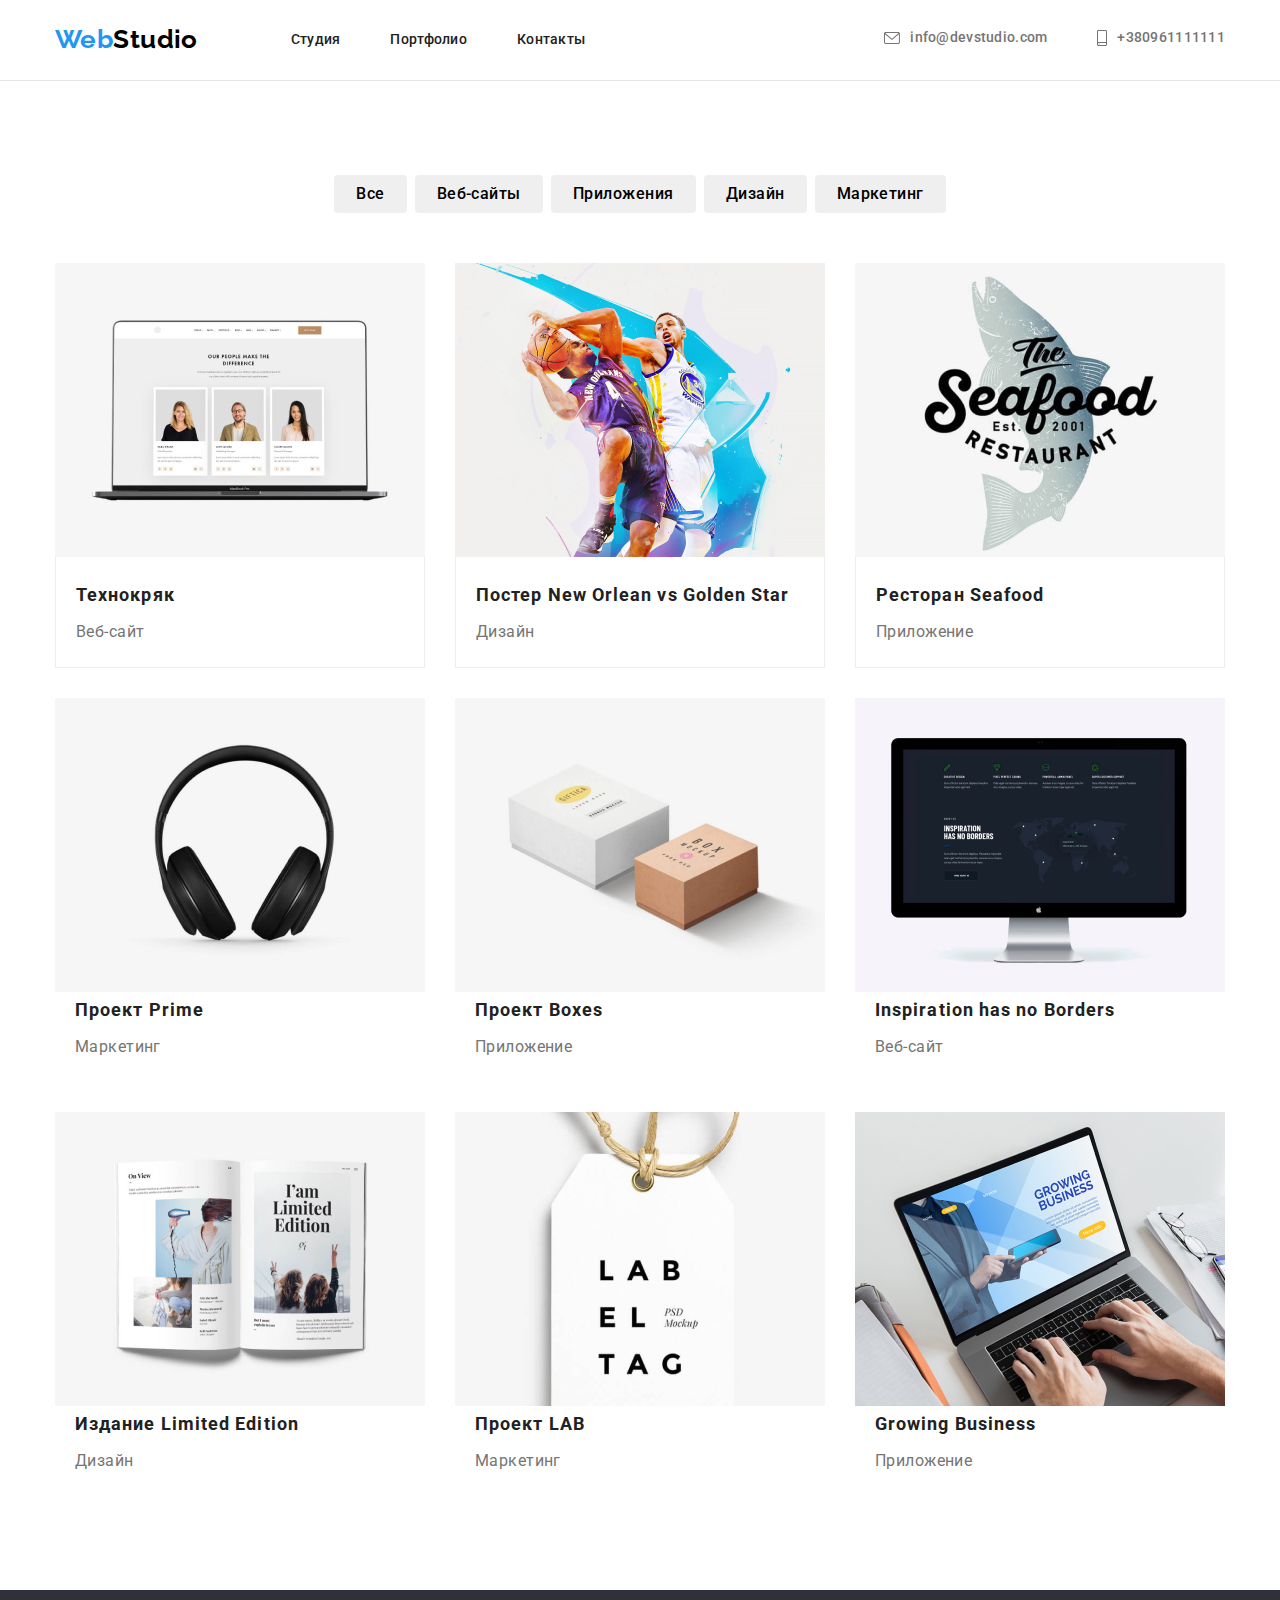
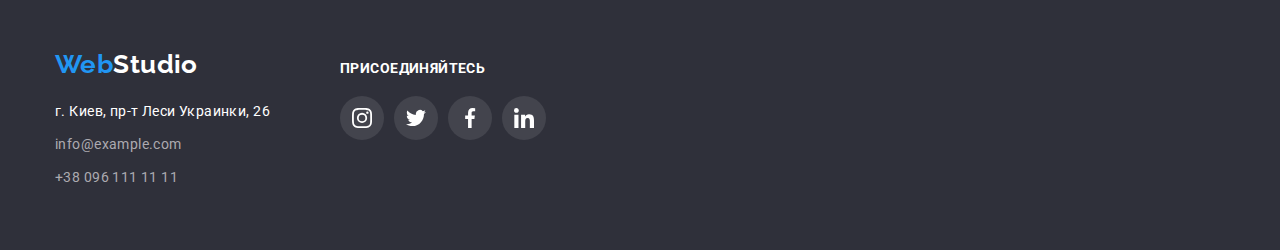
==== portfolio.html @ a672049d "21.12" ====
<!DOCTYPE html>
<html lang="en">
    <head>
        <meta charset="UTF-8">
        <meta http-equiv="X-UA-Compatible" content="IE=edge">
        <meta name="viewport" content="width=device-width, initial-scale=1.0">
        <link rel="preconnect" href="https://fonts.googleapis.com">
        <link rel="preconnect" href="https://fonts.gstatic.com" crossorigin>
        <link href="https://fonts.googleapis.com/css2?family=Raleway:wght@700&family=Roboto:wght@400;500;700;900&display=swap" rel="stylesheet">
        <link rel="preconnect" href="https://fonts.gstatic.com" crossorigin>
        <link rel="stylesheet" href="./css/styles.css">
        <link rel="stylesheet" href="./css/modern-normalize.css">
        <title>Portfolio</title>
    </head>

    <body class="body">
        <!-- header-style-global -->
        <header class="header-line">
            <nav class="container header-nav">
                <!-- /* logo/header/footer */ -->
                <a href="./index.html" class="logo">Web<span class="logo-color">Studio</span></a>
                <!-- site-nav -->
                <ul class="site-nav">
                    <li class="item"><a class="link" href="./index.html">Студия</a></li>
                    <li class="item"><a class="link" href="./portfolio.html">Портфолио</a></li>
                    <li class="item"><a class="link" href="#">Контакты</a></li>
                </ul>
                <!-- site-contact -->
                <ul class="site-contact">
                    <li class="item">
                        <a class="link-contact" href="mailto:info@devstudio.com">
                            <svg class="link-svg-mail icon-contact">
                                <use href="./images/icons.svg#icon-envelope"></use>
                            </svg>
                            info@devstudio.com
                        </a>
                    </li>
                    <li class="item">
                        <a class="link-contact" href="tel:+380961111111">
                            <svg class="link-svg-tel icon-contact">
                                <use href="./images/icons.svg#icon-smartphone"></use>
                            </svg>
                            +380961111111
                        </a>
                    </li>
                </ul>
            </nav>
        </header>
        <!-- main portfolio -->
        <main>
            <!-- button section portfolio -->
            <section>
                <div class="container button-filter">
                    <h1 class="heading-none">button</h1>
                    <ul class="btn-list">
                        <li class="item"><button class="btn" type="button">Все</button></li>
                        <li class="item"><button class="btn" type="button">Веб-сайты</button></li>
                        <li class="item"><button class="btn" type="button">Приложения</button></li>
                        <li class="item"><button class="btn" type="button">Дизайн</button></li>
                        <li class="item"><button class="btn" type="button">Маркетинг</button></li>
                    </ul>
                </div>
            </section>
            <!-- section portfolio -->
            <section>
                <div class="container portfolio">
                    <ul class="portfolio-list">
                        <li class="item">
                            <a class="portfolio-link" href="#">
                                <div class="portfolio-thumb">
                                    <img src="./images/tehnocreackhw2.jpg" alt="технокряк" width="370" height="294">
                                    <p class="thumb-text">Технокряк это современная площадка распространения
                                        коронавируса. Компании используют эту платформу для цифрового
                                        шпионажа и атак на защищённые сервера конкурентов.
                                    </p>
                                </div>
                                <div class="item-border-portfilio">
                                    <h2 class="portfolio-title">Технокряк</h2>
                                    <p class="portfolio-text">Веб-сайт</p>
                                </div>
                            </a>
                        </li>
                        <li class="item">
                            <a class="portfolio-link" href="#">
                                <div class="portfolio-thumb">
                                    <img src="./images/OrleanGoldenStarhw2.jpg" alt="Постер New Orlean vs Golden Star" width="370">
                                        <p class="thumb-text">Lorem ipsum dolor sit amet consectetur adipisicing elit. 
                                            Doloremque, explicabo! Quo ipsum eaque natus distinctio perferendis deserunt 
                                            quibusdam sapiente. Ipsum, nihil quibusdam?
                                        </p>
                                </div>
                                <div class="item-border-portfilio">
                                    <h2 class="portfolio-title">Постер New Orlean vs Golden Star</h2>
                                    <p class="portfolio-text">Дизайн</p>
                                </div>
                            </a>
                        </li>
                        <li class="item">
                            <a class="portfolio-link" href="#">
                                <div class="portfolio-thumb">
                                    <img src="./images/seafood.jpg" alt="Ресторан Seafood" width="370">
                                        <p class="thumb-text">Lorem ipsum dolor sit amet consectetur adipisicing elit.
                                            Doloremque, explicabo! Quo ipsum eaque natus distinctio perferendis deserunt
                                            quibusdam sapiente. Ipsum, nihil quibusdam?
                                        </p>
                                </div>
                                <div class="item-border-portfilio">
                                    <h2 class="portfolio-title">Ресторан Seafood</h2>
                                    <p class="portfolio-text">Приложение</p>
                                </div>
                            </a>
                        </li>
                        <li class="item">
                            <a class="portfolio-link" href="#">
                                <div class="portfolio-thumb">
                                    <img src="./images/projectprimehw2.jpg" alt="Проект Prime" width="370">
                                        <p class="thumb-text">Lorem ipsum dolor sit amet consectetur adipisicing elit.
                                            Doloremque, explicabo! Quo ipsum eaque natus distinctio perferendis deserunt
                                            quibusdam sapiente. Ipsum, nihil quibusdam?
                                        </p>
                                </div>
                                <div>
                                    <h2 class="portfolio-title">Проект Prime</h2>
                                    <p class="portfolio-text">Маркетинг</p>
                                </div>
                            </a>
                        </li>
                        <li class="item">
                            <a class="portfolio-link" href="#">
                                <div class="portfolio-thumb">
                                    <img src="./images/projectboxeshw2.jpg" alt="Проект Boxes" width="370">
                                        <p class="thumb-text">Lorem ipsum dolor sit amet consectetur adipisicing elit.
                                            Doloremque, explicabo! Quo ipsum eaque natus distinctio perferendis deserunt
                                            quibusdam sapiente. Ipsum, nihil quibusdam?
                                        </p>
                                </div>
                                <div>
                                    <h2 class="portfolio-title">Проект Boxes</h2>
                                    <p class="portfolio-text">Приложение</p>
                                </div>
                            </a>
                        </li>
                        <li class="item">
                            <a class="portfolio-link" href="#">
                                <div class="portfolio-thumb">
                                    <img src="./images/Inspbordershw2.jpg" alt="Inspiration has no Borders" width="370">
                                        <p class="thumb-text">Lorem ipsum dolor sit amet consectetur adipisicing elit.
                                            Doloremque, explicabo! Quo ipsum eaque natus distinctio perferendis deserunt
                                            quibusdam sapiente. Ipsum, nihil quibusdam?
                                        </p>
                                </div>
                                <div>
                                    <h2 class="portfolio-title">Inspiration has no Borders</h2>
                                    <p class="portfolio-text">Веб-сайт</p>
                                </div>
                            </a>
                        </li>
                        <li class="item">
                            <a class="portfolio-link" href="#">
                                <div class="portfolio-thumb">
                                    <img src="./images/limeditionhw2.jpg" alt="Издание Limited Edition" width="370">
                                        <p class="thumb-text">Lorem ipsum dolor sit amet consectetur adipisicing elit.
                                            Doloremque, explicabo! Quo ipsum eaque natus distinctio perferendis deserunt
                                            quibusdam sapiente. Ipsum, nihil quibusdam?
                                        </p>
                                </div>
                                <div>
                                    <h2 class="portfolio-title">Издание Limited Edition</h2>
                                    <p class="portfolio-text">Дизайн</p>
                                </div>
                            </a>
                        </li>
                        <li class="item">
                            <a class="portfolio-link" href="#">
                                <div class="portfolio-thumb">
                                    <img src="./images/projectlabhw2.jpg" alt="Проект LAB" width="370">
                                        <p class="thumb-text">Lorem ipsum dolor sit amet consectetur adipisicing elit.
                                            Doloremque, explicabo! Quo ipsum eaque natus distinctio perferendis deserunt
                                            quibusdam sapiente. Ipsum, nihil quibusdam?
                                        </p>
                                </div>
                                <div>
                                    <h2 class="portfolio-title">Проект LAB</h2>
                                    <p class="portfolio-text">Маркетинг</p>
                                </div>
                            </a>
                        </li>
                        <li class="item">
                            <a class="portfolio-link" href="#">
                                <div class="portfolio-thumb">
                                    <img src="./images/GrowingBusinesshw2.jpg" alt="Growing Business" width="370">
                                        <p class="thumb-text">Lorem ipsum dolor sit amet consectetur adipisicing elit.
                                            Doloremque, explicabo! Quo ipsum eaque natus distinctio perferendis deserunt
                                            quibusdam sapiente. Ipsum, nihil quibusdam?
                                        </p>
                                </div>
                                <div>
                                    <h2 class="portfolio-title">Growing Business</h2>
                                    <p class="portfolio-text">Приложение</p>
                                </div>
                            </a>
                        </li>
                    </ul>
                </div>
            </section>
            <!-- footer -->
            <footer class="footer-bgcolor">
                <div class="container footer-block">
                    <div class="main-footer">
                        <a href="/" class="logo logo-footer">Web<span class="logo-color-footer">Studio</span></a>
                        <address class="address-footer">
                            <ul class="footer-list">
                                <li class="item">
                                    <a class="address-link"
                                        href="https://www.google.com/maps/place/%D0%B1%D1%83%D0%BB%D1%8C%D0%B2%D0%B0%D1%80+%D0%9B%D0%B5%D1%81%D1%96+%D0%A3%D0%BA%D1%80%D0%B0%D1%97%D0%BD%D0%BA%D0%B8,+26,+%D0%9A%D0%B8%D1%97%D0%B2,+02000/@50.4265807,30.5361971,17z/data=!3m1!4b1!4m5!3m4!1s0x40d4cf0e033ecbe9:0x57a4dffefec77da0!8m2!3d50.4265807!4d30.5383858">г.
                                        Киев, пр-т Леси Украинки, 26
                                    </a>
                                </li>
                                <li class="item">
                                    <a class="address-contact" href="mailto:info@example.com">info@example.com</a>
                                </li>
                                <li class="item">
                                    <a class="address-contact" href="tel:+380961111111">+38 096 111 11 11</a>
                                </li>
                            </ul>
                        </address>
                    </div>
                    <div class="footer-nav-global">
                        <h2 class="footer-title">присоединяйтесь</h2>
                        <ul class="footer-nav-list">
                            <li class="footer-link">
                                <a href="./" class="footer-icon-link">
                                    <svg class="footer-item-svg">
                                        <use href="./images/icons.svg#icon-instagram "></use>
                                    </svg>
                                </a>
                            </li>
                            <li class="footer-link">
                                <a href="./" class="footer-icon-link">
                                    <svg class="footer-item-svg">
                                        <use href="./images/icons.svg#icon-twitter"></use>
                                    </svg>
                                </a>
                            </li>
                            <li class="footer-link">
                                <a href="./" class="footer-icon-link">
                                    <svg class="footer-item-svg">
                                        <use href="./images/icons.svg#icon-facebook"></use>
                                    </svg>
                                </a>
                            </li>
                            <li class="footer-link">
                                <a href="./" class="footer-icon-link">
                                    <svg class="footer-item-svg">
                                        <use href="./images/icons.svg#icon-linkedin"></use>
                                    </svg>
                                </a>
                            </li>
                        </ul>
                    </div>
                </div>
            </footer>
        </main>
    </body>
</html>
---- css/styles.css ----
/* body */
:root {
  --color-text: #212121;
  --background-color-page: #ffffff;
  --color-white: #ffffff;
  --color-silver: #757575;
  --color-blu-: #2196f3;
  --color-F5F4FA-: #f5f4fa;
  --color-border: #afb1b8;
  --color-customers: #afb1b8;
  --color-bg-thumb: #37a0f4;
  --time-delay: cubic-bezier(0.4, 0, 0.2, 1);
}
.body {
  font-family: "Roboto", sans-serif;
  font-size: 14px;
  letter-spacing: 0.03em;
  color: var(--color-text);
  background-color: var(--background-color-page);
  font-style: normal;
}
ul {
  list-style: none;
}
h1,
h2,
h3,
h4,
h5,
h6,
p,
ul {
  margin: 0px;
  padding: 0px;
}

img {
  display: block;
  max-width: 100%;
  height: auto;
}
.container {
  width: 1200px;
  padding-left: 15px;
  padding-right: 15px;
  margin: 0 auto;
  /* outline: 1px solid tomato; */
}
/* header-style-global */
.header-line {
  border-bottom: 1px solid #e5e5e5;
}
.header-nav {
  display: flex;
  align-items: center;
  /* border-bottom: 1px solid #e5e5e5; */
}
.logo {
  font-family: "Raleway", sans-serif;
  font-weight: bold;
  font-size: 26px;
  color: var(--color-blu-);
  text-decoration: none;
}
.logo-color {
  color: #000000;
}
/* site-nav */
.site-nav {
  display: flex;
  margin-left: 93px;

  color: var(--color-text);
  font-weight: 500;
  font-size: 14px;
  line-height: 1.14;
  letter-spacing: 0.02em;
  text-decoration: none;
}
.site-nav .item + .item {
  margin-left: 50px;
}
.link {
  display: block;
  padding-top: 32px;
  padding-bottom: 32px;

  position: relative;

  color: var(--color-text);
  text-decoration: none;
}
.link::after {
  content: "";

  position: absolute;

  display: block;
  width: 100%;
  height: 5px;
  background-color: var(--color-blu-);
  border-radius: 2px;
  bottom: -1px;

  opacity: 0;
  transition: opacity 250ms;
}
.link:hover::after {
  opacity: 1;
}
.link:hover,
.link:focus {
  color: var(--color-blu-);
  transition: 250ms var(--time-delay);
}
/* site-contact */
.site-contact .item + .item {
  margin-left: 50px;
}
.site-contact {
  display: flex;
  margin-left: auto;

  font-weight: 500;
  font-size: 14px;
  line-height: 1.14;
  letter-spacing: 0.02em;
}
.link-contact {
  color: var(--color-silver);
  text-decoration: none;
  display: inline-flex;
  align-items: center;
}

.link-svg-mail {
  width: 16px;
  height: 12px;
  margin-right: 10px;
  align-items: center;
  fill: var(--color-silver);
}

.link-svg-tel {
  width: 10px;
  height: 16px;
  margin-right: 10px;
  fill: var(--color-silver);
}
.link-contact:hover .link-svg-mail,
.link-contact:focus .link-svg-mail {
  fill: var(--color-blu-);
  transition: 250ms var(--time-delay);
}
.link-contact:hover .link-svg-tel,
.link-contact:focus .link-svg-tel {
  fill: var(--color-blu-);
  transition: 250ms var(--time-delay);
}
.link-contact:hover,
.link-contact:hover {
  color: var(--color-blu-);
  transition: 250ms var(--time-delay);
}
/* =======studio======= */
/* main-studio */
/* hero-studio */
.hero-studio {
  text-align: center;
  background-color: #2f303a;
  /* border: 1px solid tomato; */
}
.hero-bgimage {
  max-width: 1600px;
  background-image: linear-gradient(
      to right,
      rgba(47, 48, 58, 0.4),
      rgba(47, 48, 58, 0.4)
    ),
    url(../images/Hero1compress.jpg);
  background-position: center;
  background-size: cover;
  margin-left: auto;
  margin-right: auto;
}
.nav-studio {
  padding-top: 200px;
  padding-bottom: 196px;
}
.caption-studio {
  margin-bottom: 30px;

  font-weight: 900;
  font-size: 44px;
  line-height: 1.363;
  letter-spacing: 0.06em;
  text-transform: uppercase;
  color: var(--color-white);
}
.btn-studio {
  min-width: 200px;
  padding: 10px 32px;
  display: inline-block;
  border-radius: 4px;
  border-color: transparent;

  background-color: var(--color-blu-);
  color: var(--color-white);

  font-size: 16px;
  line-height: 1.875;
  align-items: center;
  text-align: center;
  letter-spacing: 0.06em;
  cursor: pointer;
}
.nav-features-studio {
  padding-top: 94px;
  padding-bottom: 94px;
}
.heading-none {
  display: none;
}
/* features-list */
.features-list {
  display: flex;
  justify-content: space-between;
}
.features-list .features-item {
  width: 270px;
  margin-right: 30px;
}
.features-list .features-item:last-child {
  margin-right: 0px;
}
.features-box {
  display: flex;
  width: 270px;
  height: 120px;
  justify-content: center;
  align-items: center;
  border-radius: 4px;
  margin-bottom: 30px;
  background-color: var(--color-F5F4FA-);
}
.features-box .icon {
  fill: var(--color-F5F4FA-);
}
/* features-item */
.studio-title {
  margin-bottom: 10px;

  font-size: 14px;
  line-height: 1.875;
  letter-spacing: 0.03em;
  text-transform: uppercase;
  color: var(--color-text);
}
.studio-text {
  font-size: 14px;
  line-height: 1.714;
  letter-spacing: 0.03em;
  color: var(--color-silver);
}
/* photo-studio */
.nav-photo {
  padding-bottom: 94px;
}
.photo-title {
  margin-bottom: 50px;

  font-size: 36px;
  line-height: 1.16;
  text-align: center;
  letter-spacing: 0.03em;
  color: var(--color-text);
}
.photo-list {
  display: flex;
}
.photo-list .item + .item {
  margin-left: 30px;
}
.photo-block {
  position: relative;
}
.bottom-block {
  display: flex;
  position: absolute;
  align-items: center;
  justify-content: center;

  width: 370px;
  height: 70px;

  left: 0;
  bottom: 0;

  background: rgba(47, 48, 58, 0.8);
}
.block-text {
  font-weight: bold;
  font-size: 14px;
  line-height: 16px;
  letter-spacing: 0.03em;
  text-transform: uppercase;

  color: var(--color-white);
}

/* studio-team */
.studio-team {
  display: flex;
  background-color: #f5f4fa;
}
.studio-team .item {
  width: 270px;
  height: 428px;
  margin-right: 30px;
  margin-bottom: 94px;

  box-shadow: 0px 1px 3px rgba(0, 0, 0, 0.12), 0px 1px 1px rgba(0, 0, 0, 0.14),
    0px 2px 1px rgba(0, 0, 0, 0.2);
  border-radius: 0px 0px 4px 4px;
  background-color: var(--color-white);
}
.studio-team .item:last-child {
  margin-right: 0px;
}
.studio-team-title {
  margin-top: 94px;
  margin-bottom: 50px;

  font-size: 36px;
  line-height: 1.16;
  text-align: center;
  letter-spacing: 0.03em;
  color: var(--color-text);
}
.studio-team-worker {
  margin-top: 30px;

  font-weight: 500;
  font-size: 16px;
  line-height: 1.187;
  text-align: center;
  letter-spacing: 0.03em;
  color: var(--color-text);
}
.studio-team-text {
  margin-top: 10px;
  margin-bottom: 30px;

  font-size: 16px;
  line-height: 1.187;
  text-align: center;
  letter-spacing: 0.03em;
  color: var(--color-silver);
}
.social-list {
  display: flex;
  align-items: center;
  justify-content: center;
  margin-bottom: 30px;
}
.studio-team-link {
  align-items: center;
  justify-content: center;
}
.studio-team-item-svg {
  width: 20px;
  height: 20px;
  fill: #afb1b8;
}
.studio-team-link {
  display: inline-flex;
  margin-right: 10px;
  width: 44px;
  height: 44px;
  border-radius: 50%;
}
.social-link :hover,
.social-link :focus {
  background-color: var(--color-blu-);
  transition: 250ms var(--time-delay);
}
.social-link :hover .studio-team-item-svg,
.social-link :focus .studio-team-item-svg {
  fill: #ffffff;
  transition: 250ms var(--time-delay);
}
/* studio custumers  */
.customers {
  text-align: center;
}
.customers-section {
  margin-bottom: 94px;
}
.customers-title {
  margin-top: 108px;
  margin-bottom: 50px;

  font-weight: bold;
  font-size: 36px;
  line-height: 1.16;
  letter-spacing: 0.03em;
}
.customers-list {
  display: flex;
  align-items: center;
  justify-content: space-between;
  height: 92px;
}

.customers-item {
  display: flex;
  width: 170px;
  height: 92px;
  align-items: center;
  justify-content: center;
  margin-right: 30px;

  border: 1px solid var(--color-border);
  border-radius: 4px;
}
.customers-item :last-child {
  margin-right: 0px;
}
.customers-item-svg {
  width: 85px;
  height: 41px;
  fill: var(--color-customers);
}
.customers-item:hover,
.customers-item:focus {
  border-color: var(--color-blu-);
  transition: 250ms var(--time-delay);
}
.customers-item-svg:hover,
.customers-item-svg:focus {
  fill: var(--color-blu-);
  transition: 250ms var(--time-delay);
}
.link-customers {
  padding: 23px 41.25px;
}
/* footer-style-global */
.footer-bgcolor {
  background-color: #2f303a;
}
.logo-footer {
  display: inline-block;
  margin-top: 60px;
  margin-bottom: 20px;
}
.footer-list {
  display: inline-block;
  margin-bottom: 60px;
}
.footer-list .item {
  margin-bottom: 9px;
}
.footer-list .item:last-child {
  margin-bottom: 0px;
}
.logo-color-footer {
  color: var(--color-white);
}
.address-link {
  display: inline-block;

  font-size: 14px;
  line-height: 1.714;
  color: var(--color-white);
  font-style: normal;
  text-decoration: none;
}
.address-contact {
  display: inline-block;

  letter-spacing: 0.03em;
  font-size: 14px;
  line-height: 1.714;
  text-decoration: none;
  font-style: normal;
  color: #acaab0;
}
.footer-block {
  display: flex;
  align-items: baseline;
}
.footer-nav-global {
  margin-left: 70px;
  /* margin-top: 72px; */
  /* outline: 1px solid tomato; */
}

.footer-title {
  color: var(--color-white);

  font-size: 14px;
  line-height: 16px;
  letter-spacing: 0.03em;
  text-transform: uppercase;
}
.footer-nav-list {
  display: flex;
  margin-top: 20px;
}
.footer-icon-link {
  align-items: center;
  justify-content: center;
  background-color: #43444d;
}
.footer-item-svg {
  width: 20px;
  height: 20px;
  fill: var(--color-white);
}
.footer-icon-link {
  display: inline-flex;
  margin-right: 10px;
  width: 44px;
  height: 44px;
  border-radius: 50%;
}
.footer-link :hover,
.footer-link :focus {
  background-color: var(--color-blu-);
  transition: 250ms var(--time-delay);
}
.footer-link :hover .footer-item-svg,
.footer-link :focus .footer-item-svg {
  fill: #ffffff;
  transition: 250ms var(--time-delay);
}
/* =======portfolio======= */
/* main-portfolio */
/* button-section-portfolio */
.button-filter {
  text-align: center;
  padding-top: 94px;
  margin-bottom: 50px;
}
.btn-list {
  display: inline-flex;
}
.btn-list .item + .item {
  margin-left: 8px;
}
.btn-list .btn {
  display: inline-block;
  border: transparent;
  /* border: 1px solid transparent; */
  border-radius: 4px;
  padding: 6px 22px;

  font-weight: 500;
  font-size: 16px;
  line-height: 1.625;
  letter-spacing: 0.03em;
  cursor: pointer;
}
.btn:hover {
  background-color: #2196f3;
  color: var(--color-white);
  box-shadow: 0px 3px 1px rgba(0, 0, 0, 0.1), 0px 1px 2px rgba(0, 0, 0, 0.08),
    0px 2px 2px rgba(0, 0, 0, 0.12);
  transition: 250ms var(--time-delay);
}
/* section portfolio */
.portfolio {
  /* text-align: center; */

  padding-bottom: 94px;
}
.portfolio .portfolio-list {
  display: flex;
  flex-wrap: wrap;
}
.item-border-portfilio {
  padding-top: 20px;
  border-bottom: 1px solid #eeeeee;
  border-left: 1px solid #eeeeee;
  border-right: 1px solid #eeeeee;
}
.portfolio-list .item {
  margin-right: 30px;
  margin-bottom: 30px;

  /* border: 1px solid #eeeeee; */
}

.portfolio-list .item:hover,
.portfolio-list .item:focus {
  box-shadow: 0px 1px 1px rgba(0, 0, 0, 0.12), 0px 4px 4px rgba(0, 0, 0, 0.06),
    1px 4px 6px rgba(0, 0, 0, 0.16);
  transition: 250ms var(--time-delay);
}
.portfolio-list .item:nth-child(3n) {
  margin-right: 0px;
}
.portfolio-list .item:nth-last-child(-n + 3) {
  margin-bottom: 0px;
}
.portfolio .portfolio-link {
  text-decoration: none;
}
.portfolio-thumb {
  position: relative;
}

.thumb-text {
  /* display: block; */
  position: absolute;
  width: 100%;
  height: 100%;
  top: 0;
  left: 0;
  transform: translateY(100%);
  opacity: 0;
  padding: 63px 24px;
  font-size: 18px;
  line-height: 1.55;
  letter-spacing: 0.03em;
  content: "";
}
.portfolio-thumb:hover .thumb-text {
  /* display: block; */
  position: absolute;
  width: 100%;
  height: 100%;
  top: 0;
  left: 0;
  opacity: 1;
  transform: translateY(0);
  transition: 250ms var(--time-delay);
  padding: 63px 24px;
  font-size: 18px;
  line-height: 1.55;
  letter-spacing: 0.03em;
  color: var(--color-white);
  background-color: rgba(33, 150, 243, 0.9);
  content: "";
}
.portfolio .portfolio-title {
  /* margin-top: 20px; */
  margin-left: 20px;

  font-weight: 700;
  font-size: 18px;
  line-height: 2;
  letter-spacing: 0.06em;
  color: var(--color-text);
}
.portfolio .portfolio-text {
  margin-top: 4px;
  margin-bottom: 20px;
  margin-left: 20px;
  font-size: 16px;
  line-height: 1.875;
  color: var(--color-silver);
}
/* modal-waindows*/
.backdrop {
  position: fixed;
  top: 0;
  left: 0;
  width: 100%;
  height: 100%;
  background: rgba(0, 0, 0, 0.2);

  opacity: 1;
  transition: opacity 250ms var(--time-delay);
}
.backdrop.is-hidden {
  opacity: 0;
  pointer-events: none;
}
.backdrop.is-hidden .modal {
  transform: translate(-50%, -50%) scale(1.1);
}
.modal {
  position: absolute;
  left: 50%;
  top: 50%;

  width: 528px;
  height: 581px;

  background-color: var(--background-color-page);

  transform: translate(-50%, -50%) scale(1);

  transition: transform 250ms var(--time-delay);
}
.modal-btn {
  display: flex;

  width: 30px;
  height: 30px;
  align-items: center;
  margin-top: 8px;
  margin-right: 8px;
  margin-left: auto;

  background: #ffffff;
  border: 1px solid rgba(0, 0, 0, 0.1);
  border-radius: 50%;
}
.modal-btn-svg {
  width: 18px;
  height: 18px;
}

.modal-btn:hover,
.modal-btn:focus {
  display: flex;

  width: 30px;
  height: 30px;
  align-items: center;
  margin-top: 8px;
  margin-right: 8px;
  margin-left: auto;

  background: #ffffff;
  border: 1px solid rgba(0, 0, 0, 0.1);
  border-radius: 50%;

  filter: drop-shadow(0px 4px 4px rgba(0, 0, 0, 0.25));
  transition: 250ms var(--time-delay);
  fill: var(--color-blu-);
}
/* class="form" */
.form {
  outline: solid 1px tomato;

  width: 448px;
  margin-left: auto;
  margin-right: auto;
  /* padding-top: 12px; */
  /* padding-bottom: 20px; */
}

.form-field {
  outline: 1px solid teal;
  display: flex;
  flex-direction: column;
  margin-bottom: 10px;
}
.form-field input {
  margin: 0;
  padding: 6px 10px;
}
/* .form-lable-title {
  margin-right: auto;
} */

.modal-form-btn {
  min-width: 200px;
  padding: 10px 32px;
  display: inline-block;
  border-radius: 4px;
  border-color: transparent;

  background-color: var(--color-blu-);
  color: var(--color-white);
  box-shadow: 0px 4px 4px rgba(0, 0, 0, 0.15);

  font-size: 16px;
  line-height: 1.875;
  align-items: center;
  text-align: center;
  letter-spacing: 0.06em;
  cursor: pointer;
}
.modal-form-btn:hover,
.modal-form-btn:focus {
  min-width: 200px;
  padding: 10px 32px;
  display: inline-block;
  border-radius: 4px;
  border-color: transparent;

  background-color: #188ce8;
  color: var(--color-white);
  transition: 250ms var(--time-delay);
  box-shadow: 0px 4px 4px rgba(0, 0, 0, 0.15);

  font-size: 16px;
  line-height: 1.875;
  align-items: center;
  text-align: center;
  letter-spacing: 0.06em;
  cursor: pointer;
}
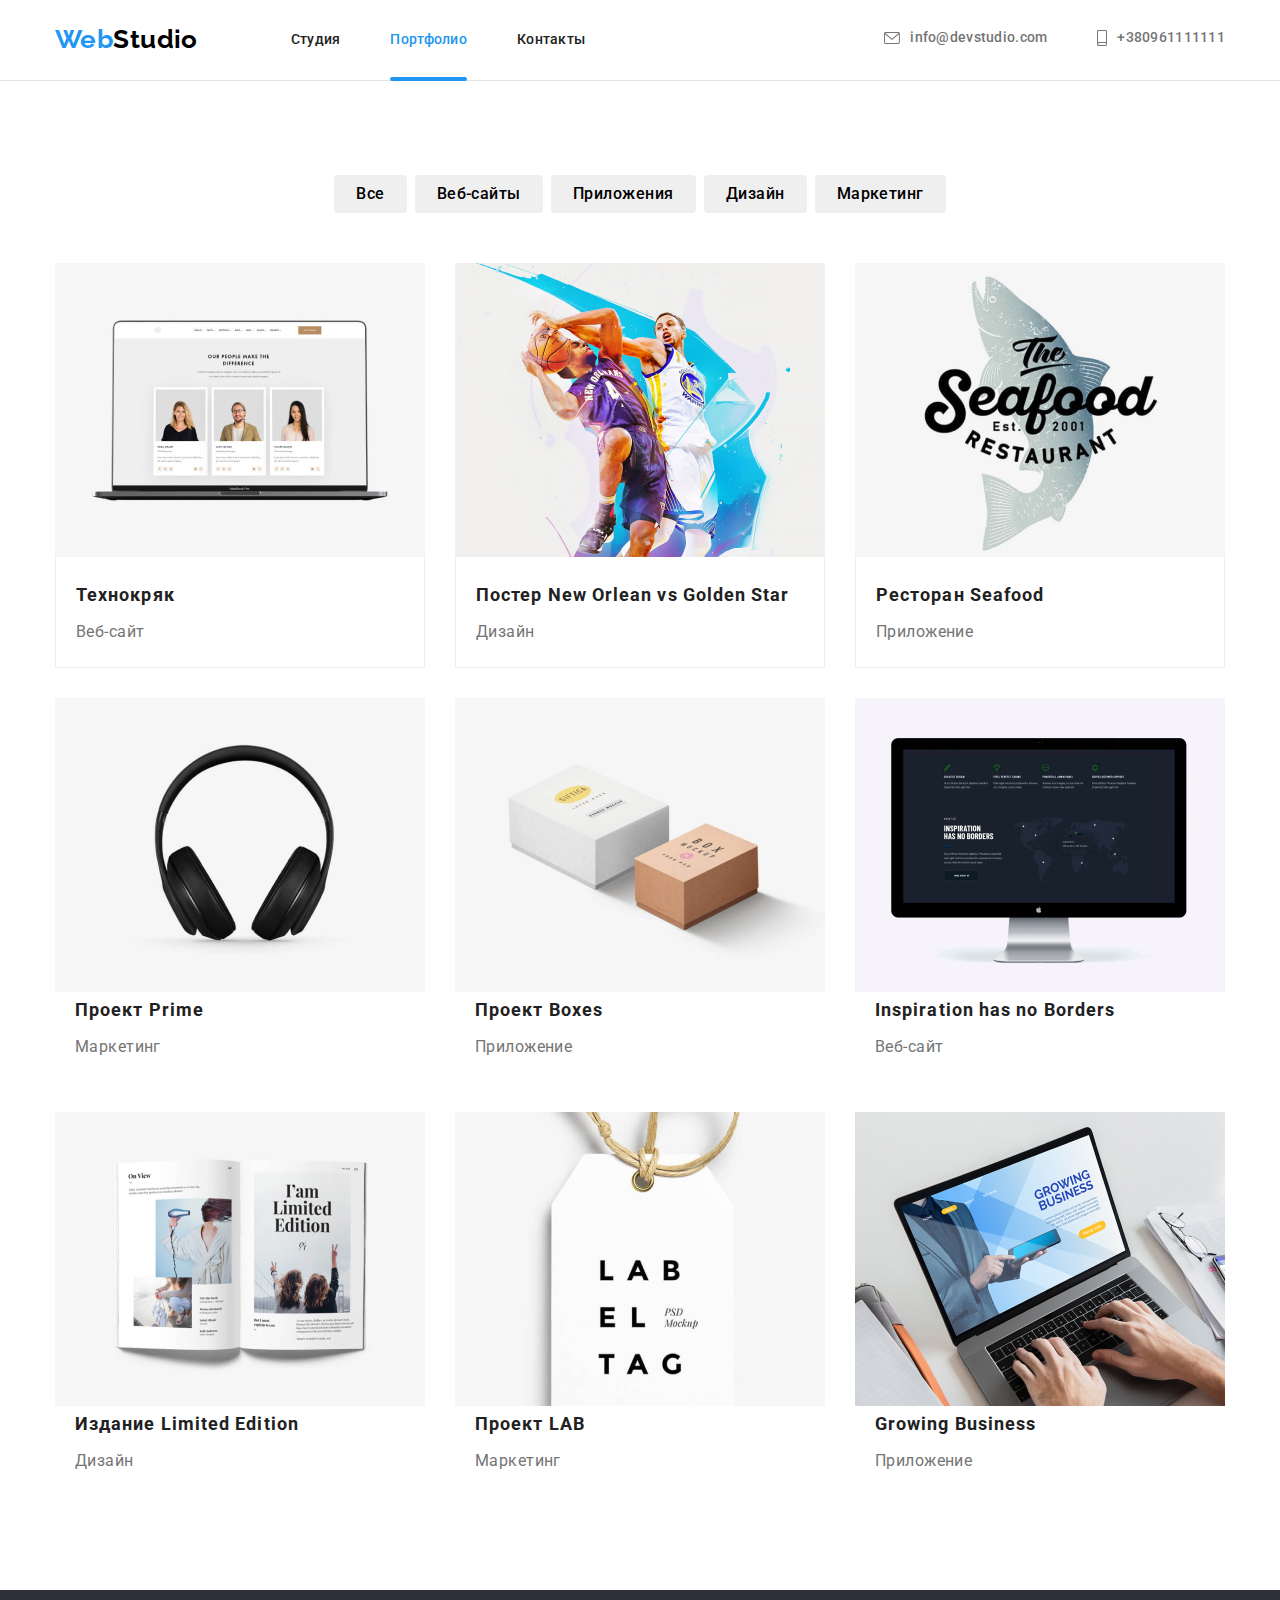
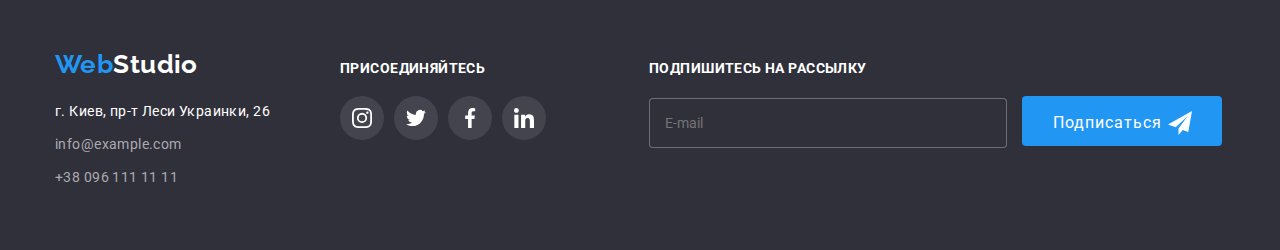
==== commit 6231fac9: "26.12" ====
--- a/portfolio.html
+++ b/portfolio.html
@@ -1,265 +1,282 @@
 <!DOCTYPE html>
 <html lang="en">
-    <head>
-        <meta charset="UTF-8">
-        <meta http-equiv="X-UA-Compatible" content="IE=edge">
-        <meta name="viewport" content="width=device-width, initial-scale=1.0">
-        <link rel="preconnect" href="https://fonts.googleapis.com">
-        <link rel="preconnect" href="https://fonts.gstatic.com" crossorigin>
-        <link href="https://fonts.googleapis.com/css2?family=Raleway:wght@700&family=Roboto:wght@400;500;700;900&display=swap" rel="stylesheet">
-        <link rel="preconnect" href="https://fonts.gstatic.com" crossorigin>
-        <link rel="stylesheet" href="./css/styles.css">
-        <link rel="stylesheet" href="./css/modern-normalize.css">
-        <title>Portfolio</title>
-    </head>
 
-    <body class="body">
-        <!-- header-style-global -->
-        <header class="header-line">
-            <nav class="container header-nav">
-                <!-- /* logo/header/footer */ -->
-                <a href="./index.html" class="logo">Web<span class="logo-color">Studio</span></a>
-                <!-- site-nav -->
-                <ul class="site-nav">
-                    <li class="item"><a class="link" href="./index.html">Студия</a></li>
-                    <li class="item"><a class="link" href="./portfolio.html">Портфолио</a></li>
-                    <li class="item"><a class="link" href="#">Контакты</a></li>
+<head>
+    <meta charset="UTF-8">
+    <meta http-equiv="X-UA-Compatible" content="IE=edge">
+    <meta name="viewport" content="width=device-width, initial-scale=1.0">
+    <link rel="preconnect" href="https://fonts.googleapis.com">
+    <link rel="preconnect" href="https://fonts.gstatic.com" crossorigin>
+    <link
+        href="https://fonts.googleapis.com/css2?family=Raleway:wght@700&family=Roboto:wght@400;500;700;900&display=swap"
+        rel="stylesheet">
+    <link rel="preconnect" href="https://fonts.gstatic.com" crossorigin>
+    <link rel="stylesheet" href="./css/styles.css">
+    <link rel="stylesheet" href="./css/modern-normalize.css">
+    <title>Portfolio</title>
+</head>
+
+<body class="body">
+    <!-- header-style-global -->
+    <header class="header-line">
+        <nav class="container header-nav">
+            <!-- /* logo/header/footer */ -->
+            <a href="./index.html" class="logo">Web<span class="logo-color">Studio</span></a>
+            <!-- site-nav -->
+            <ul class="site-nav">
+                <li class="item"><a class="link" href="./index.html">Студия</a></li>
+                <li class="item"><a class="link active" href="./portfolio.html">Портфолио</a></li>
+                <li class="item"><a class="link" href="#">Контакты</a></li>
+            </ul>
+            <!-- site-contact -->
+            <ul class="site-contact">
+                <li class="item">
+                    <a class="link-contact" href="mailto:info@devstudio.com">
+                        <svg class="link-svg-mail">
+                            <use href="./images/icons.svg#icon-envelope"></use>
+                        </svg>
+                        info@devstudio.com
+                    </a>
+                </li>
+                <li class="item">
+                    <a class="link-contact" href="tel:+380961111111">
+                        <svg class="link-svg-tel">
+                            <use href="./images/icons.svg#icon-smartphone"></use>
+                        </svg>
+                        +380961111111
+                    </a>
+                </li>
+            </ul>
+        </nav>
+    </header>
+    <!-- main portfolio -->
+    <main>
+        <!-- button section portfolio -->
+        <section>
+            <div class="container button-filter">
+                <h1 class="heading-none">button</h1>
+                <ul class="btn-list">
+                    <li class="item"><button class="btn" type="button">Все</button></li>
+                    <li class="item"><button class="btn" type="button">Веб-сайты</button></li>
+                    <li class="item"><button class="btn" type="button">Приложения</button></li>
+                    <li class="item"><button class="btn" type="button">Дизайн</button></li>
+                    <li class="item"><button class="btn" type="button">Маркетинг</button></li>
                 </ul>
-                <!-- site-contact -->
-                <ul class="site-contact">
-                    <li class="item">
-                        <a class="link-contact" href="mailto:info@devstudio.com">
-                            <svg class="link-svg-mail icon-contact">
-                                <use href="./images/icons.svg#icon-envelope"></use>
-                            </svg>
-                            info@devstudio.com
-                        </a>
-                    </li>
-                    <li class="item">
-                        <a class="link-contact" href="tel:+380961111111">
-                            <svg class="link-svg-tel icon-contact">
-                                <use href="./images/icons.svg#icon-smartphone"></use>
-                            </svg>
-                            +380961111111
+            </div>
+        </section>
+        <!-- section portfolio -->
+        <section>
+            <div class="container portfolio">
+                <ul class="portfolio-list">
+                    <li class="item">
+                        <a class="portfolio-link" href="#">
+                            <div class="portfolio-thumb">
+                                <img src="./images/tehnocreackhw2.jpg" alt="технокряк" width="370" height="294">
+                                <p class="thumb-text">Технокряк это современная площадка распространения
+                                    коронавируса. Компании используют эту платформу для цифрового
+                                    шпионажа и атак на защищённые сервера конкурентов.
+                                </p>
+                            </div>
+                            <div class="item-border-portfilio">
+                                <h2 class="portfolio-title">Технокряк</h2>
+                                <p class="portfolio-text">Веб-сайт</p>
+                            </div>
+                        </a>
+                    </li>
+                    <li class="item">
+                        <a class="portfolio-link" href="#">
+                            <div class="portfolio-thumb">
+                                <img src="./images/OrleanGoldenStarhw2.jpg" alt="Постер New Orlean vs Golden Star"
+                                    width="370">
+                                <p class="thumb-text">Lorem ipsum dolor sit amet consectetur adipisicing elit.
+                                    Doloremque, explicabo! Quo ipsum eaque natus distinctio perferendis deserunt
+                                    quibusdam sapiente. Ipsum, nihil quibusdam?
+                                </p>
+                            </div>
+                            <div class="item-border-portfilio">
+                                <h2 class="portfolio-title">Постер New Orlean vs Golden Star</h2>
+                                <p class="portfolio-text">Дизайн</p>
+                            </div>
+                        </a>
+                    </li>
+                    <li class="item">
+                        <a class="portfolio-link" href="#">
+                            <div class="portfolio-thumb">
+                                <img src="./images/seafood.jpg" alt="Ресторан Seafood" width="370">
+                                <p class="thumb-text">Lorem ipsum dolor sit amet consectetur adipisicing elit.
+                                    Doloremque, explicabo! Quo ipsum eaque natus distinctio perferendis deserunt
+                                    quibusdam sapiente. Ipsum, nihil quibusdam?
+                                </p>
+                            </div>
+                            <div class="item-border-portfilio">
+                                <h2 class="portfolio-title">Ресторан Seafood</h2>
+                                <p class="portfolio-text">Приложение</p>
+                            </div>
+                        </a>
+                    </li>
+                    <li class="item">
+                        <a class="portfolio-link" href="#">
+                            <div class="portfolio-thumb">
+                                <img src="./images/projectprimehw2.jpg" alt="Проект Prime" width="370">
+                                <p class="thumb-text">Lorem ipsum dolor sit amet consectetur adipisicing elit.
+                                    Doloremque, explicabo! Quo ipsum eaque natus distinctio perferendis deserunt
+                                    quibusdam sapiente. Ipsum, nihil quibusdam?
+                                </p>
+                            </div>
+                            <div>
+                                <h2 class="portfolio-title">Проект Prime</h2>
+                                <p class="portfolio-text">Маркетинг</p>
+                            </div>
+                        </a>
+                    </li>
+                    <li class="item">
+                        <a class="portfolio-link" href="#">
+                            <div class="portfolio-thumb">
+                                <img src="./images/projectboxeshw2.jpg" alt="Проект Boxes" width="370">
+                                <p class="thumb-text">Lorem ipsum dolor sit amet consectetur adipisicing elit.
+                                    Doloremque, explicabo! Quo ipsum eaque natus distinctio perferendis deserunt
+                                    quibusdam sapiente. Ipsum, nihil quibusdam?
+                                </p>
+                            </div>
+                            <div>
+                                <h2 class="portfolio-title">Проект Boxes</h2>
+                                <p class="portfolio-text">Приложение</p>
+                            </div>
+                        </a>
+                    </li>
+                    <li class="item">
+                        <a class="portfolio-link" href="#">
+                            <div class="portfolio-thumb">
+                                <img src="./images/Inspbordershw2.jpg" alt="Inspiration has no Borders" width="370">
+                                <p class="thumb-text">Lorem ipsum dolor sit amet consectetur adipisicing elit.
+                                    Doloremque, explicabo! Quo ipsum eaque natus distinctio perferendis deserunt
+                                    quibusdam sapiente. Ipsum, nihil quibusdam?
+                                </p>
+                            </div>
+                            <div>
+                                <h2 class="portfolio-title">Inspiration has no Borders</h2>
+                                <p class="portfolio-text">Веб-сайт</p>
+                            </div>
+                        </a>
+                    </li>
+                    <li class="item">
+                        <a class="portfolio-link" href="#">
+                            <div class="portfolio-thumb">
+                                <img src="./images/limeditionhw2.jpg" alt="Издание Limited Edition" width="370">
+                                <p class="thumb-text">Lorem ipsum dolor sit amet consectetur adipisicing elit.
+                                    Doloremque, explicabo! Quo ipsum eaque natus distinctio perferendis deserunt
+                                    quibusdam sapiente. Ipsum, nihil quibusdam?
+                                </p>
+                            </div>
+                            <div>
+                                <h2 class="portfolio-title">Издание Limited Edition</h2>
+                                <p class="portfolio-text">Дизайн</p>
+                            </div>
+                        </a>
+                    </li>
+                    <li class="item">
+                        <a class="portfolio-link" href="#">
+                            <div class="portfolio-thumb">
+                                <img src="./images/projectlabhw2.jpg" alt="Проект LAB" width="370">
+                                <p class="thumb-text">Lorem ipsum dolor sit amet consectetur adipisicing elit.
+                                    Doloremque, explicabo! Quo ipsum eaque natus distinctio perferendis deserunt
+                                    quibusdam sapiente. Ipsum, nihil quibusdam?
+                                </p>
+                            </div>
+                            <div>
+                                <h2 class="portfolio-title">Проект LAB</h2>
+                                <p class="portfolio-text">Маркетинг</p>
+                            </div>
+                        </a>
+                    </li>
+                    <li class="item">
+                        <a class="portfolio-link" href="#">
+                            <div class="portfolio-thumb">
+                                <img src="./images/GrowingBusinesshw2.jpg" alt="Growing Business" width="370">
+                                <p class="thumb-text">Lorem ipsum dolor sit amet consectetur adipisicing elit.
+                                    Doloremque, explicabo! Quo ipsum eaque natus distinctio perferendis deserunt
+                                    quibusdam sapiente. Ipsum, nihil quibusdam?
+                                </p>
+                            </div>
+                            <div>
+                                <h2 class="portfolio-title">Growing Business</h2>
+                                <p class="portfolio-text">Приложение</p>
+                            </div>
                         </a>
                     </li>
                 </ul>
-            </nav>
-        </header>
-        <!-- main portfolio -->
-        <main>
-            <!-- button section portfolio -->
-            <section>
-                <div class="container button-filter">
-                    <h1 class="heading-none">button</h1>
-                    <ul class="btn-list">
-                        <li class="item"><button class="btn" type="button">Все</button></li>
-                        <li class="item"><button class="btn" type="button">Веб-сайты</button></li>
-                        <li class="item"><button class="btn" type="button">Приложения</button></li>
-                        <li class="item"><button class="btn" type="button">Дизайн</button></li>
-                        <li class="item"><button class="btn" type="button">Маркетинг</button></li>
+            </div>
+        </section>
+        <!-- footer -->
+        <footer class="footer-bgcolor">
+            <div class="container footer-block">
+                <div class="main-footer">
+                    <a href="/" class="logo logo-footer">Web<span class="logo-color-footer">Studio</span></a>
+                    <address class="address-footer">
+                        <ul class="footer-list">
+                            <li class="item">
+                                <a class="address-link"
+                                    href="https://www.google.com/maps/place/%D0%B1%D1%83%D0%BB%D1%8C%D0%B2%D0%B0%D1%80+%D0%9B%D0%B5%D1%81%D1%96+%D0%A3%D0%BA%D1%80%D0%B0%D1%97%D0%BD%D0%BA%D0%B8,+26,+%D0%9A%D0%B8%D1%97%D0%B2,+02000/@50.4265807,30.5361971,17z/data=!3m1!4b1!4m5!3m4!1s0x40d4cf0e033ecbe9:0x57a4dffefec77da0!8m2!3d50.4265807!4d30.5383858">г.
+                                    Киев, пр-т Леси Украинки, 26
+                                </a>
+                            </li>
+                            <li class="item">
+                                <a class="address-contact" href="mailto:info@example.com">info@example.com</a>
+                            </li>
+                            <li class="item">
+                                <a class="address-contact" href="tel:+380961111111">+38 096 111 11 11</a>
+                            </li>
+                        </ul>
+                    </address>
+                </div>
+                <div class="footer-nav-global">
+                    <h2 class="footer-title">присоединяйтесь</h2>
+                    <ul class="footer-nav-list">
+                        <li class="footer-link">
+                            <a href="./" class="footer-icon-link">
+                                <svg class="footer-item-svg">
+                                    <use href="./images/icons.svg#icon-instagram "></use>
+                                </svg>
+                            </a>
+                        </li>
+                        <li class="footer-link">
+                            <a href="./" class="footer-icon-link">
+                                <svg class="footer-item-svg">
+                                    <use href="./images/icons.svg#icon-twitter"></use>
+                                </svg>
+                            </a>
+                        </li>
+                        <li class="footer-link">
+                            <a href="./" class="footer-icon-link">
+                                <svg class="footer-item-svg">
+                                    <use href="./images/icons.svg#icon-facebook"></use>
+                                </svg>
+                            </a>
+                        </li>
+                        <li class="footer-link">
+                            <a href="./" class="footer-icon-link">
+                                <svg class="footer-item-svg">
+                                    <use href="./images/icons.svg#icon-linkedin"></use>
+                                </svg>
+                            </a>
+                        </li>
                     </ul>
                 </div>
-            </section>
-            <!-- section portfolio -->
-            <section>
-                <div class="container portfolio">
-                    <ul class="portfolio-list">
-                        <li class="item">
-                            <a class="portfolio-link" href="#">
-                                <div class="portfolio-thumb">
-                                    <img src="./images/tehnocreackhw2.jpg" alt="технокряк" width="370" height="294">
-                                    <p class="thumb-text">Технокряк это современная площадка распространения
-                                        коронавируса. Компании используют эту платформу для цифрового
-                                        шпионажа и атак на защищённые сервера конкурентов.
-                                    </p>
-                                </div>
-                                <div class="item-border-portfilio">
-                                    <h2 class="portfolio-title">Технокряк</h2>
-                                    <p class="portfolio-text">Веб-сайт</p>
-                                </div>
-                            </a>
-                        </li>
-                        <li class="item">
-                            <a class="portfolio-link" href="#">
-                                <div class="portfolio-thumb">
-                                    <img src="./images/OrleanGoldenStarhw2.jpg" alt="Постер New Orlean vs Golden Star" width="370">
-                                        <p class="thumb-text">Lorem ipsum dolor sit amet consectetur adipisicing elit. 
-                                            Doloremque, explicabo! Quo ipsum eaque natus distinctio perferendis deserunt 
-                                            quibusdam sapiente. Ipsum, nihil quibusdam?
-                                        </p>
-                                </div>
-                                <div class="item-border-portfilio">
-                                    <h2 class="portfolio-title">Постер New Orlean vs Golden Star</h2>
-                                    <p class="portfolio-text">Дизайн</p>
-                                </div>
-                            </a>
-                        </li>
-                        <li class="item">
-                            <a class="portfolio-link" href="#">
-                                <div class="portfolio-thumb">
-                                    <img src="./images/seafood.jpg" alt="Ресторан Seafood" width="370">
-                                        <p class="thumb-text">Lorem ipsum dolor sit amet consectetur adipisicing elit.
-                                            Doloremque, explicabo! Quo ipsum eaque natus distinctio perferendis deserunt
-                                            quibusdam sapiente. Ipsum, nihil quibusdam?
-                                        </p>
-                                </div>
-                                <div class="item-border-portfilio">
-                                    <h2 class="portfolio-title">Ресторан Seafood</h2>
-                                    <p class="portfolio-text">Приложение</p>
-                                </div>
-                            </a>
-                        </li>
-                        <li class="item">
-                            <a class="portfolio-link" href="#">
-                                <div class="portfolio-thumb">
-                                    <img src="./images/projectprimehw2.jpg" alt="Проект Prime" width="370">
-                                        <p class="thumb-text">Lorem ipsum dolor sit amet consectetur adipisicing elit.
-                                            Doloremque, explicabo! Quo ipsum eaque natus distinctio perferendis deserunt
-                                            quibusdam sapiente. Ipsum, nihil quibusdam?
-                                        </p>
-                                </div>
-                                <div>
-                                    <h2 class="portfolio-title">Проект Prime</h2>
-                                    <p class="portfolio-text">Маркетинг</p>
-                                </div>
-                            </a>
-                        </li>
-                        <li class="item">
-                            <a class="portfolio-link" href="#">
-                                <div class="portfolio-thumb">
-                                    <img src="./images/projectboxeshw2.jpg" alt="Проект Boxes" width="370">
-                                        <p class="thumb-text">Lorem ipsum dolor sit amet consectetur adipisicing elit.
-                                            Doloremque, explicabo! Quo ipsum eaque natus distinctio perferendis deserunt
-                                            quibusdam sapiente. Ipsum, nihil quibusdam?
-                                        </p>
-                                </div>
-                                <div>
-                                    <h2 class="portfolio-title">Проект Boxes</h2>
-                                    <p class="portfolio-text">Приложение</p>
-                                </div>
-                            </a>
-                        </li>
-                        <li class="item">
-                            <a class="portfolio-link" href="#">
-                                <div class="portfolio-thumb">
-                                    <img src="./images/Inspbordershw2.jpg" alt="Inspiration has no Borders" width="370">
-                                        <p class="thumb-text">Lorem ipsum dolor sit amet consectetur adipisicing elit.
-                                            Doloremque, explicabo! Quo ipsum eaque natus distinctio perferendis deserunt
-                                            quibusdam sapiente. Ipsum, nihil quibusdam?
-                                        </p>
-                                </div>
-                                <div>
-                                    <h2 class="portfolio-title">Inspiration has no Borders</h2>
-                                    <p class="portfolio-text">Веб-сайт</p>
-                                </div>
-                            </a>
-                        </li>
-                        <li class="item">
-                            <a class="portfolio-link" href="#">
-                                <div class="portfolio-thumb">
-                                    <img src="./images/limeditionhw2.jpg" alt="Издание Limited Edition" width="370">
-                                        <p class="thumb-text">Lorem ipsum dolor sit amet consectetur adipisicing elit.
-                                            Doloremque, explicabo! Quo ipsum eaque natus distinctio perferendis deserunt
-                                            quibusdam sapiente. Ipsum, nihil quibusdam?
-                                        </p>
-                                </div>
-                                <div>
-                                    <h2 class="portfolio-title">Издание Limited Edition</h2>
-                                    <p class="portfolio-text">Дизайн</p>
-                                </div>
-                            </a>
-                        </li>
-                        <li class="item">
-                            <a class="portfolio-link" href="#">
-                                <div class="portfolio-thumb">
-                                    <img src="./images/projectlabhw2.jpg" alt="Проект LAB" width="370">
-                                        <p class="thumb-text">Lorem ipsum dolor sit amet consectetur adipisicing elit.
-                                            Doloremque, explicabo! Quo ipsum eaque natus distinctio perferendis deserunt
-                                            quibusdam sapiente. Ipsum, nihil quibusdam?
-                                        </p>
-                                </div>
-                                <div>
-                                    <h2 class="portfolio-title">Проект LAB</h2>
-                                    <p class="portfolio-text">Маркетинг</p>
-                                </div>
-                            </a>
-                        </li>
-                        <li class="item">
-                            <a class="portfolio-link" href="#">
-                                <div class="portfolio-thumb">
-                                    <img src="./images/GrowingBusinesshw2.jpg" alt="Growing Business" width="370">
-                                        <p class="thumb-text">Lorem ipsum dolor sit amet consectetur adipisicing elit.
-                                            Doloremque, explicabo! Quo ipsum eaque natus distinctio perferendis deserunt
-                                            quibusdam sapiente. Ipsum, nihil quibusdam?
-                                        </p>
-                                </div>
-                                <div>
-                                    <h2 class="portfolio-title">Growing Business</h2>
-                                    <p class="portfolio-text">Приложение</p>
-                                </div>
-                            </a>
-                        </li>
-                    </ul>
+                <div class="footer-subscribe">
+                    <h2 class="footer-title">Подпишитесь на рассылку</h2>
+                    <form name="footer-input" class="footer-subscribe-input">
+                        <input type="email" class="footer-input" name="footer-input" id="email-footer" placeholder="E-mail">
+                        <button type="submit" class="footer-subscribe-btn">
+                            Подписаться
+                            <svg class="icon-subscribe-svg" width="24px" height="24px">
+                                <use href="./images/icons.svg#icon-send"></use>
+                            </svg>
+                        </button>
+                    </form>
                 </div>
-            </section>
-            <!-- footer -->
-            <footer class="footer-bgcolor">
-                <div class="container footer-block">
-                    <div class="main-footer">
-                        <a href="/" class="logo logo-footer">Web<span class="logo-color-footer">Studio</span></a>
-                        <address class="address-footer">
-                            <ul class="footer-list">
-                                <li class="item">
-                                    <a class="address-link"
-                                        href="https://www.google.com/maps/place/%D0%B1%D1%83%D0%BB%D1%8C%D0%B2%D0%B0%D1%80+%D0%9B%D0%B5%D1%81%D1%96+%D0%A3%D0%BA%D1%80%D0%B0%D1%97%D0%BD%D0%BA%D0%B8,+26,+%D0%9A%D0%B8%D1%97%D0%B2,+02000/@50.4265807,30.5361971,17z/data=!3m1!4b1!4m5!3m4!1s0x40d4cf0e033ecbe9:0x57a4dffefec77da0!8m2!3d50.4265807!4d30.5383858">г.
-                                        Киев, пр-т Леси Украинки, 26
-                                    </a>
-                                </li>
-                                <li class="item">
-                                    <a class="address-contact" href="mailto:info@example.com">info@example.com</a>
-                                </li>
-                                <li class="item">
-                                    <a class="address-contact" href="tel:+380961111111">+38 096 111 11 11</a>
-                                </li>
-                            </ul>
-                        </address>
-                    </div>
-                    <div class="footer-nav-global">
-                        <h2 class="footer-title">присоединяйтесь</h2>
-                        <ul class="footer-nav-list">
-                            <li class="footer-link">
-                                <a href="./" class="footer-icon-link">
-                                    <svg class="footer-item-svg">
-                                        <use href="./images/icons.svg#icon-instagram "></use>
-                                    </svg>
-                                </a>
-                            </li>
-                            <li class="footer-link">
-                                <a href="./" class="footer-icon-link">
-                                    <svg class="footer-item-svg">
-                                        <use href="./images/icons.svg#icon-twitter"></use>
-                                    </svg>
-                                </a>
-                            </li>
-                            <li class="footer-link">
-                                <a href="./" class="footer-icon-link">
-                                    <svg class="footer-item-svg">
-                                        <use href="./images/icons.svg#icon-facebook"></use>
-                                    </svg>
-                                </a>
-                            </li>
-                            <li class="footer-link">
-                                <a href="./" class="footer-icon-link">
-                                    <svg class="footer-item-svg">
-                                        <use href="./images/icons.svg#icon-linkedin"></use>
-                                    </svg>
-                                </a>
-                            </li>
-                        </ul>
-                    </div>
-                </div>
-            </footer>
-        </main>
-    </body>
+            </div>
+        </footer>
+    </main>
+</body>
+
 </html>--- a/css/styles.css
+++ b/css/styles.css
@@ -9,7 +9,9 @@
   --color-border: #afb1b8;
   --color-customers: #afb1b8;
   --color-bg-thumb: #37a0f4;
-  --time-delay: cubic-bezier(0.4, 0, 0.2, 1);
+  --color-form-border: #212121;
+  --color-footer-bg: #2f303a;
+  --time-delay: 250ms cubic-bezier(0.4, 0, 0.2, 1);
 }
 .body {
   font-family: "Roboto", sans-serif;
@@ -85,34 +87,33 @@
   padding-top: 32px;
   padding-bottom: 32px;
 
-  position: relative;
-
   color: var(--color-text);
   text-decoration: none;
-}
-.link::after {
-  content: "";
-
-  position: absolute;
-
-  display: block;
-  width: 100%;
-  height: 5px;
-  background-color: var(--color-blu-);
-  border-radius: 2px;
-  bottom: -1px;
-
-  opacity: 0;
-  transition: opacity 250ms;
-}
-.link:hover::after {
-  opacity: 1;
 }
 .link:hover,
 .link:focus {
   color: var(--color-blu-);
-  transition: 250ms var(--time-delay);
-}
+}
+.active {
+  color: var(--color-blu-);
+
+  position: relative;
+}
+
+.active::after {
+  position: absolute;
+  display: block;
+  content: "";
+  text-align: center;
+  width: 100%;
+  height: 1px;
+  bottom: -1px;
+
+  background-color: var(--color-blu-);
+  border: 2px solid;
+  border-radius: 10px;
+}
+
 /* site-contact */
 .site-contact .item + .item {
   margin-left: 50px;
@@ -150,17 +151,17 @@
 .link-contact:hover .link-svg-mail,
 .link-contact:focus .link-svg-mail {
   fill: var(--color-blu-);
-  transition: 250ms var(--time-delay);
+  transition: var(--time-delay);
 }
 .link-contact:hover .link-svg-tel,
 .link-contact:focus .link-svg-tel {
   fill: var(--color-blu-);
-  transition: 250ms var(--time-delay);
+  transition: var(--time-delay);
 }
 .link-contact:hover,
 .link-contact:hover {
   color: var(--color-blu-);
-  transition: 250ms var(--time-delay);
+  transition: var(--time-delay);
 }
 /* =======studio======= */
 /* main-studio */
@@ -214,6 +215,12 @@
   letter-spacing: 0.06em;
   cursor: pointer;
 }
+/* features-studio */
+/* .features-studio {
+  padding-top: 94px;
+  padding-bottom: 94px;
+  border: 1px solid tomato;
+} */
 .nav-features-studio {
   padding-top: 94px;
   padding-bottom: 94px;
@@ -382,12 +389,12 @@
 .social-link :hover,
 .social-link :focus {
   background-color: var(--color-blu-);
-  transition: 250ms var(--time-delay);
+  transition: var(--time-delay);
 }
 .social-link :hover .studio-team-item-svg,
 .social-link :focus .studio-team-item-svg {
   fill: #ffffff;
-  transition: 250ms var(--time-delay);
+  transition: var(--time-delay);
 }
 /* studio custumers  */
 .customers {
@@ -419,34 +426,43 @@
   align-items: center;
   justify-content: center;
   margin-right: 30px;
-
-  border: 1px solid var(--color-border);
-  border-radius: 4px;
+  /* border: 1px solid var(--color-border);
+  border-radius: 4px; */
 }
 .customers-item :last-child {
   margin-right: 0px;
+}
+.link-customers {
+  display: flex;
+
+  width: 100%;
+  height: 100%;
+
+  justify-content: center;
+  align-items: center;
+
+  border: 1px solid var(--color-border);
+  border-radius: 4px;
 }
 .customers-item-svg {
   width: 85px;
   height: 41px;
   fill: var(--color-customers);
 }
-.customers-item:hover,
-.customers-item:focus {
-  border-color: var(--color-blu-);
-  transition: 250ms var(--time-delay);
-}
-.customers-item-svg:hover,
-.customers-item-svg:focus {
+.link-customers:hover .customers-item-svg,
+.link-customers:focus .customers-item-svg {
   fill: var(--color-blu-);
-  transition: 250ms var(--time-delay);
-}
-.link-customers {
-  padding: 23px 41.25px;
-}
+  transition: var(--time-delay);
+}
+.link-customers:hover,
+.link-customers:focus {
+  border: 1px solid var(--color-blu-);
+  transition: var(--time-delay);
+}
+
 /* footer-style-global */
 .footer-bgcolor {
-  background-color: #2f303a;
+  background-color: var(--color-footer-bg);
 }
 .logo-footer {
   display: inline-block;
@@ -491,8 +507,6 @@
 }
 .footer-nav-global {
   margin-left: 70px;
-  /* margin-top: 72px; */
-  /* outline: 1px solid tomato; */
 }
 
 .footer-title {
@@ -527,13 +541,65 @@
 .footer-link :hover,
 .footer-link :focus {
   background-color: var(--color-blu-);
-  transition: 250ms var(--time-delay);
+  transition: var(--time-delay);
 }
 .footer-link :hover .footer-item-svg,
 .footer-link :focus .footer-item-svg {
   fill: #ffffff;
-  transition: 250ms var(--time-delay);
-}
+  transition: var(--time-delay);
+}
+.footer-subscribe {
+  margin-left: 93px;
+}
+.footer-input {
+  width: 358px;
+  height: 50px;
+  margin-top: 20px;
+  padding: 16px 15px;
+
+  color: var(--color-white);
+
+  background-color: var(--color-footer-bg);
+  border: 1px solid rgba(255, 255, 255, 0.3);
+  /* filter: drop-shadow(0px 4px 4px rgba(0, 0, 0, 0.15)); */
+  border-radius: 4px;
+
+  outline: none;
+}
+.footer-subscribe-btn {
+  position: relative;
+  display: inline-flex;
+
+  margin-left: 12px;
+  margin-top: 20px;
+  width: 200px;
+  height: 50px;
+  padding-top: 10px;
+  padding-bottom: 10px;
+  padding-left: 29px;
+
+  border-radius: 4px;
+  border-color: transparent;
+
+  background-color: var(--color-blu-);
+  color: var(--color-white);
+
+  font-size: 16px;
+  line-height: 1.875;
+  letter-spacing: 0.06em;
+
+  cursor: pointer;
+}
+
+.icon-subscribe-svg {
+  position: absolute;
+  fill: var(--color-white);
+
+  top: 13px;
+  bottom: 13px;
+  right: 28px;
+}
+
 /* =======portfolio======= */
 /* main-portfolio */
 /* button-section-portfolio */
@@ -566,12 +632,10 @@
   color: var(--color-white);
   box-shadow: 0px 3px 1px rgba(0, 0, 0, 0.1), 0px 1px 2px rgba(0, 0, 0, 0.08),
     0px 2px 2px rgba(0, 0, 0, 0.12);
-  transition: 250ms var(--time-delay);
+  transition: var(--time-delay);
 }
 /* section portfolio */
 .portfolio {
-  /* text-align: center; */
-
   padding-bottom: 94px;
 }
 .portfolio .portfolio-list {
@@ -587,15 +651,13 @@
 .portfolio-list .item {
   margin-right: 30px;
   margin-bottom: 30px;
-
-  /* border: 1px solid #eeeeee; */
 }
 
 .portfolio-list .item:hover,
 .portfolio-list .item:focus {
   box-shadow: 0px 1px 1px rgba(0, 0, 0, 0.12), 0px 4px 4px rgba(0, 0, 0, 0.06),
     1px 4px 6px rgba(0, 0, 0, 0.16);
-  transition: 250ms var(--time-delay);
+  transition: var(--time-delay);
 }
 .portfolio-list .item:nth-child(3n) {
   margin-right: 0px;
@@ -606,45 +668,38 @@
 .portfolio .portfolio-link {
   text-decoration: none;
 }
+
 .portfolio-thumb {
+  overflow: hidden;
   position: relative;
 }
 
 .thumb-text {
-  /* display: block; */
   position: absolute;
+
   width: 100%;
   height: 100%;
+
   top: 0;
   left: 0;
-  transform: translateY(100%);
-  opacity: 0;
+
   padding: 63px 24px;
   font-size: 18px;
   line-height: 1.55;
   letter-spacing: 0.03em;
   content: "";
-}
-.portfolio-thumb:hover .thumb-text {
-  /* display: block; */
-  position: absolute;
-  width: 100%;
-  height: 100%;
-  top: 0;
-  left: 0;
-  opacity: 1;
+
+  color: var(--color-white);
+  background-color: rgba(33, 150, 243, 0.9);
+
+  transform: translateY(100%);
+  transition: var(--time-delay);
+}
+.portfolio-link:hover .thumb-text {
   transform: translateY(0);
-  transition: 250ms var(--time-delay);
-  padding: 63px 24px;
-  font-size: 18px;
-  line-height: 1.55;
-  letter-spacing: 0.03em;
-  color: var(--color-white);
-  background-color: rgba(33, 150, 243, 0.9);
-  content: "";
-}
+}
+
 .portfolio .portfolio-title {
-  /* margin-top: 20px; */
   margin-left: 20px;
 
   font-weight: 700;
@@ -669,11 +724,13 @@
   width: 100%;
   height: 100%;
   background: rgba(0, 0, 0, 0.2);
+  z-index: 1;
 
   opacity: 1;
-  transition: opacity 250ms var(--time-delay);
+  transition: opacity var(--time-delay);
 }
 .backdrop.is-hidden {
+  visibility: hidden;
   opacity: 0;
   pointer-events: none;
 }
@@ -686,80 +743,165 @@
   top: 50%;
 
   width: 528px;
-  height: 581px;
 
   background-color: var(--background-color-page);
 
   transform: translate(-50%, -50%) scale(1);
 
-  transition: transform 250ms var(--time-delay);
+  transition: transform var(--time-delay);
 }
 .modal-btn {
   display: flex;
+  align-items: center;
 
   width: 30px;
   height: 30px;
-  align-items: center;
+
   margin-top: 8px;
   margin-right: 8px;
   margin-left: auto;
+  margin-bottom: 2;
 
   background: #ffffff;
   border: 1px solid rgba(0, 0, 0, 0.1);
   border-radius: 50%;
+
+  cursor: pointer;
 }
 .modal-btn-svg {
   width: 18px;
   height: 18px;
 }
 
-.modal-btn:hover,
-.modal-btn:focus {
-  display: flex;
-
-  width: 30px;
-  height: 30px;
-  align-items: center;
-  margin-top: 8px;
-  margin-right: 8px;
-  margin-left: auto;
-
+.modal-btn:hover {
   background: #ffffff;
-  border: 1px solid rgba(0, 0, 0, 0.1);
   border-radius: 50%;
 
+  fill: var(--color-blu-);
+
   filter: drop-shadow(0px 4px 4px rgba(0, 0, 0, 0.25));
-  transition: 250ms var(--time-delay);
-  fill: var(--color-blu-);
-}
-/* class="form" */
+  transition: var(--time-delay);
+}
+
 .form {
-  outline: solid 1px tomato;
-
   width: 448px;
   margin-left: auto;
   margin-right: auto;
-  /* padding-top: 12px; */
-  /* padding-bottom: 20px; */
+}
+.form > h2 {
+  font-size: 20px;
+  line-height: 23px;
+  text-align: center;
+  letter-spacing: 0.03em;
+  margin-bottom: 12px;
+
+  color: var(--color-text);
 }
 
 .form-field {
-  outline: 1px solid teal;
   display: flex;
   flex-direction: column;
+  position: relative;
   margin-bottom: 10px;
-}
-.form-field input {
+  font-size: 12px;
+  line-height: 1.16;
+  letter-spacing: 0.01em;
+  color: var(--color-silver);
+}
+.form-lable {
+  margin-right: auto;
+  margin-bottom: 4px;
+}
+/* .form-lable-privacy .form-lable */
+.form-field .form-lable {
+  font-size: 14px;
+  line-height: 1.71;
+}
+
+.form-input {
+  width: 100%;
   margin: 0;
-  padding: 6px 10px;
-}
-/* .form-lable-title {
-  margin-right: auto;
-} */
+  font: inherit;
+  padding: 12px 20px;
+  padding-left: 42px;
+  outline: none;
+  border: 1px solid rgba(33, 33, 33, 0.2);
+  border-radius: 4px;
+}
+.form-input:focus + .icon-form-svg {
+  fill: var(--color-blu-);
+  transition: var(--time-delay);
+}
+.form-input:focus {
+  border: 1px solid var(--color-blu-);
+  border-radius: 4px;
+  transition: var(--time-delay);
+}
+
+.form-textarea {
+  resize: none;
+
+  padding: 16px 12px;
+  outline: none;
+  border: 1px solid rgba(33, 33, 33, 0.2);
+  border-radius: 4px;
+}
+.form-textarea:focus,
+.form-textarea:hover {
+  border: 1px solid var(--color-blu-);
+  border-radius: 4px;
+  transition: var(--time-delay);
+}
+.icon-form-svg {
+  position: absolute;
+  left: 15px;
+  bottom: 11px;
+}
+.form-checkbox {
+  position: relative;
+  display: flex;
+  align-items: center;
+  justify-content: center;
+  left: 13px;
+  height: 24px;
+  margin-top: 20px;
+  margin-bottom: 30px;
+}
+.input-checkbox {
+  appearance: none;
+}
+.icon-privacy {
+  position: absolute;
+  left: 0px;
+  top: 3px;
+  width: 16px;
+  height: 15px;
+  border: 2px solid var(--color-form-border);
+  border-radius: 2px;
+}
+.icon-privacy-svg {
+  fill: var(--color-white);
+}
+.privacy-text {
+  font-size: 14px;
+  line-height: 0.17;
+  letter-spacing: 0.03em;
+  color: var(--color-silver);
+}
+.privacy-link {
+  color: var(--color-blu-);
+}
+.input-checkbox:checked + .icon-privacy {
+  border-color: var(--color-blu-);
+  background-color: var(--color-blu-);
+  fill: var(--color-white);
+  transition: var(--time-delay);
+}
 
 .modal-form-btn {
   min-width: 200px;
   padding: 10px 32px;
+  margin-bottom: 40px;
   display: inline-block;
   border-radius: 4px;
   border-color: transparent;
@@ -777,21 +919,7 @@
 }
 .modal-form-btn:hover,
 .modal-form-btn:focus {
-  min-width: 200px;
-  padding: 10px 32px;
-  display: inline-block;
-  border-radius: 4px;
-  border-color: transparent;
-
   background-color: #188ce8;
-  color: var(--color-white);
-  transition: 250ms var(--time-delay);
   box-shadow: 0px 4px 4px rgba(0, 0, 0, 0.15);
-
-  font-size: 16px;
-  line-height: 1.875;
-  align-items: center;
-  text-align: center;
-  letter-spacing: 0.06em;
-  cursor: pointer;
-}
+  transition: var(--time-delay);
+}
